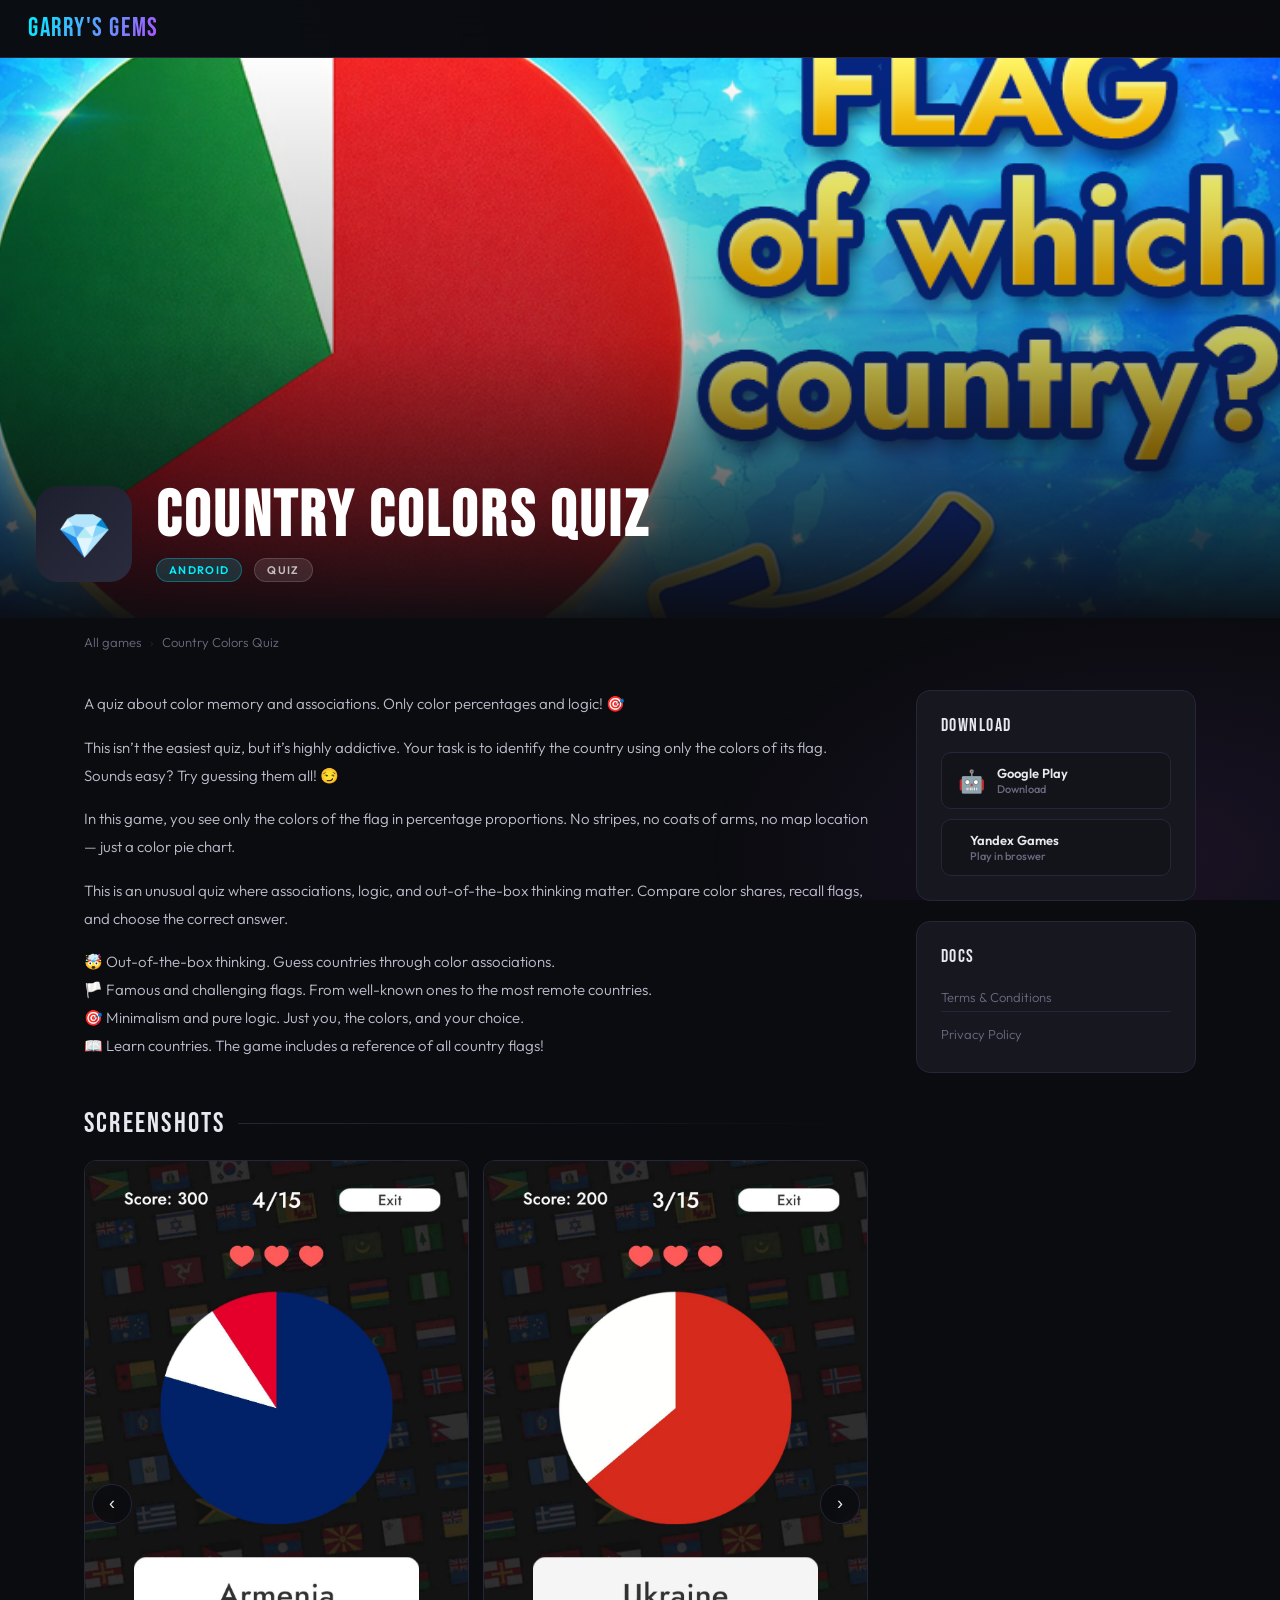
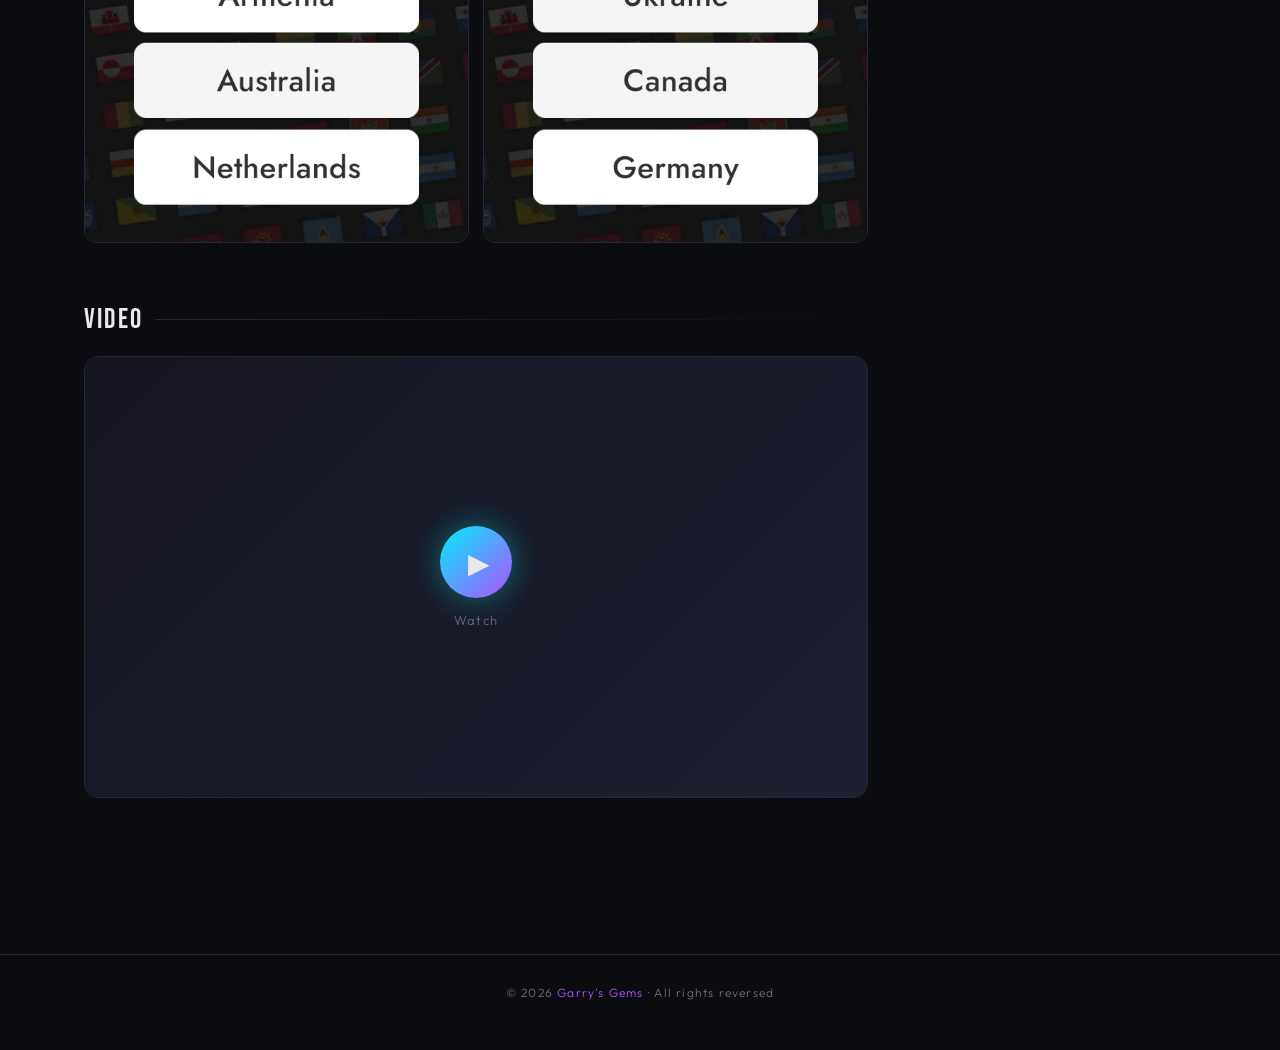
==== country-colors-quiz/game.html @ 91d5e242 "Add files via upload" ====
<!DOCTYPE html>
<html lang="ru">
<head>
  <meta charset="UTF-8"/>
  <meta name="viewport" content="width=device-width, initial-scale=1.0"/>
  <title>Country Colors Quiz — Garry's Gems</title>
  <link rel="stylesheet" href="../style.css"/>
  <style>

    /* ── HERO ── */
    .game-hero {
      position: relative;
      height: clamp(320px, 50vw, 560px);
      overflow: hidden;
      display: flex;
      align-items: flex-end;
    }
    .hero-bg {
      position: absolute;
      inset: 0;
      background-image: url('images/hero-gem-blaster.jpg'); /* замените */
      background-size: cover;
      background-position: center;
      background-color: #1a1b28; /* fallback */
      transform: scale(1.04);
      transition: transform 8s ease;
    }
    .game-hero:hover .hero-bg { transform: scale(1.0); }
    .hero-overlay {
      position: absolute;
      inset: 0;
      background: linear-gradient(
        to bottom,
        rgba(11,12,16,0) 0%,
        rgba(11,12,16,.25) 50%,
        rgba(11,12,16,.96) 100%
      );
    }
    .hero-content {
      position: relative;
      z-index: 2;
      display: flex;
      align-items: flex-end;
      gap: 24px;
      padding: 0 36px 36px;
      width: 100%;
    }
    .hero-icon {
      width: 96px; height: 96px;
      border-radius: 22px;
      object-fit: cover;
      background: #1e1f2e;
      border: 2px solid rgba(255,255,255,.12);
      flex-shrink: 0;
      box-shadow: 0 8px 32px rgba(0,0,0,.6);
    }
    .hero-icon-placeholder {
      width: 96px; height: 96px;
      border-radius: 22px;
      background: linear-gradient(135deg,#1e1f2e,#2a2b3d);
      display: flex; align-items:center; justify-content:center;
      font-size: 44px; flex-shrink: 0;
    }
    .hero-text h1 {
      font-family: var(--font-display);
      font-size: clamp(32px, 6vw, 64px);
      letter-spacing: 0.05em;
      line-height: 1.05;
      color: #fff;
    }
    .hero-meta {
      display: flex;
      gap: 12px;
      margin-top: 8px;
      flex-wrap: wrap;
    }
    .hero-tag {
      font-size: 11px;
      font-weight: 600;
      letter-spacing: 0.12em;
      text-transform: uppercase;
      padding: 4px 12px;
      border-radius: 100px;
      background: rgba(255,255,255,.1);
      color: rgba(255,255,255,.7);
      border: 1px solid rgba(255,255,255,.15);
    }
    .hero-tag.accent {
      background: rgba(0,240,255,.15);
      color: var(--gem1);
      border-color: rgba(0,240,255,.3);
    }

    /* ── BREADCRUMB ── */
    .breadcrumb {
      display: flex;
      align-items: center;
      gap: 8px;
      padding: 16px 0 0;
      font-size: 13px;
      color: var(--muted);
      flex-wrap: wrap;
    }
    .breadcrumb a { color: var(--muted); text-decoration:none; transition:color .2s; }
    .breadcrumb a:hover { color: var(--gem1); }
    .breadcrumb .sep { color: var(--card-border); }

    /* ── TWO-COLUMN LAYOUT ── */
    .game-layout {
      display: grid;
      grid-template-columns: 1fr 280px;
      gap: 48px;
      margin-top: 40px;
      align-items: start;
    }

    /* ── DESCRIPTION ── */
    .game-desc {
      font-size: 15px;
      line-height: 1.85;
      color: #c0c0d0;
      margin-bottom: 48px;
    }
    .game-desc p { margin-bottom: 16px; }

    /* ── SUBSECTION TITLE ── */
    .sub-title {
      font-family: var(--font-display);
      font-size: 28px;
      letter-spacing: 0.08em;
      color: var(--text);
      margin-bottom: 20px;
      display: flex;
      align-items: center;
      gap: 12px;
    }
    .sub-title::after {
      content: '';
      flex: 1;
      height: 1px;
      background: linear-gradient(to right, var(--card-border), transparent);
    }

    /* ── CAROUSEL ── */
    .carousel-wrap {
      position: relative;
      margin-bottom: 56px;
      overflow: hidden;
    }
    .carousel-track {
      display: flex;
      gap: 14px;
      overflow-x: auto;
      scroll-snap-type: x mandatory;
      scrollbar-width: none;
      padding-bottom: 4px;
    }
    .carousel-track::-webkit-scrollbar { display:none; }
    .carousel-item {
      flex: 0 0 calc(50% - 7px);
      scroll-snap-align: start;
      border-radius: 12px;
      overflow: hidden;
      cursor: pointer;
      border: 1px solid var(--card-border);
      transition: transform .2s, box-shadow .2s;
      position: relative;
    }
    .carousel-item:hover { transform:scale(1.02); box-shadow:0 8px 28px rgba(0,0,0,.5); }
    .carousel-item img {
      width: 100%;
      aspect-ratio: 9/16;
      object-fit: cover;
      display: block;
      background: #1e1f2e;
    }
    /* placeholder screenshot */
    .screenshot-placeholder {
      width: 100%;
      aspect-ratio: 9/16;
      background: linear-gradient(160deg, #1a1b28 0%, #12131a 100%);
      display: flex;
      flex-direction: column;
      align-items: center;
      justify-content: center;
      gap: 10px;
      color: var(--muted);
      font-size: 13px;
      letter-spacing: 0.1em;
    }
    .screenshot-placeholder .ph-icon { font-size: 32px; }

    /* carousel arrows */
    .carousel-btn {
      position: absolute;
      top: 50%;
      transform: translateY(-50%);
      width: 40px; height: 40px;
      border-radius: 50%;
      background: rgba(11,12,16,.8);
      border: 1px solid var(--card-border);
      color: var(--text);
      display: flex; align-items:center; justify-content:center;
      cursor: pointer;
      font-size: 18px;
      z-index: 5;
      transition: all .2s;
      backdrop-filter: blur(8px);
    }
    .carousel-btn:hover { border-color:var(--gem1); color:var(--gem1); box-shadow:0 0 12px rgba(0,240,255,.2); }
    .carousel-btn.prev { left: 8px; }
    .carousel-btn.next { right: 8px; }

    /* ── LIGHTBOX ── */
    .lightbox {
      position: fixed;
      inset: 0;
      background: rgba(0,0,0,.92);
      z-index: 1000;
      display: none;
      align-items: center;
      justify-content: center;
      padding: 20px;
    }
    .lightbox.open { display: flex; }
    .lightbox img {
      max-height: 90vh;
      max-width: 90vw;
      border-radius: 12px;
      box-shadow: 0 0 60px rgba(0,0,0,.8);
      animation: lb-in .2s ease;
    }
    @keyframes lb-in { from { transform:scale(.92); opacity:0; } to { transform:scale(1); opacity:1; } }
    .lightbox-close {
      position: absolute;
      top: 20px; right: 24px;
      font-size: 32px;
      color: rgba(255,255,255,.7);
      cursor: pointer;
      transition: color .2s;
      line-height: 1;
    }
    .lightbox-close:hover { color: var(--gem3); }

    /* ── VIDEO ── */
    .video-wrap {
      border-radius: 14px;
      overflow: hidden;
      border: 1px solid var(--card-border);
      margin-bottom: 56px;
      position: relative;
    }
    .video-placeholder {
      aspect-ratio: 16/9;
      background: linear-gradient(135deg,#141520,#1e1f30);
      display: flex;
      flex-direction: column;
      align-items: center;
      justify-content: center;
      gap: 14px;
      cursor: pointer;
    }
    .video-play {
      width: 72px; height: 72px;
      border-radius: 50%;
      background: linear-gradient(135deg, var(--gem1), var(--gem2));
      display: flex; align-items:center; justify-content:center;
      font-size: 28px;
      padding-left: 5px;
      box-shadow: 0 0 32px rgba(0,240,255,.4);
      transition: transform .2s, box-shadow .2s;
    }
    .video-placeholder:hover .video-play {
      transform: scale(1.1);
      box-shadow: 0 0 48px rgba(0,240,255,.6);
    }
    .video-label { color: var(--muted); font-size: 13px; letter-spacing: 0.1em; }
    .video-wrap iframe {
      width: 100%;
      aspect-ratio: 16/9;
      border: none;
      display: block;
    }

    /* ── SIDEBAR ── */
    .sidebar { position: sticky; top: 78px; }
    .sidebar-card {
      background: var(--card-bg);
      border: 1px solid var(--card-border);
      border-radius: var(--radius);
      padding: 24px;
      margin-bottom: 20px;
    }
    .sidebar-title {
      font-family: var(--font-display);
      font-size: 18px;
      letter-spacing: 0.08em;
      color: var(--text);
      margin-bottom: 16px;
    }
    .market-links { display: flex; flex-direction: column; gap: 10px; }
    .market-btn {
      display: flex;
      align-items: center;
      gap: 12px;
      padding: 12px 16px;
      border-radius: 10px;
      text-decoration: none;
      background: var(--surface);
      border: 1px solid var(--card-border);
      color: var(--text);
      font-size: 13px;
      font-weight: 500;
      transition: all .2s;
    }
    .market-btn:hover {
      border-color: var(--gem1);
      color: var(--gem1);
      box-shadow: 0 0 14px rgba(0,240,255,.15);
      transform: translateX(3px);
    }
    .market-btn .micon { font-size: 22px; line-height: 1; }
    .market-btn .mname { font-weight: 600; font-size: 13px; }
    .market-btn .msub  { font-size: 11px; color: var(--muted); }
    .market-btn .mtext { display:flex; flex-direction:column; gap:1px; }

    .legal-links { display: flex; flex-direction: column; gap: 8px; }
    .legal-links a {
      font-size: 13px;
      color: var(--muted);
      text-decoration: none;
      padding: 6px 0;
      border-bottom: 1px solid var(--card-border);
      transition: color .2s;
      display: flex; align-items:center; gap:8px;
    }
    .legal-links a:last-child { border-bottom: none; }
    .legal-links a:hover { color: var(--gem1); }

    /* ── RESPONSIVE GAME PAGE ── */
    @media (max-width: 780px) {
      .game-layout { grid-template-columns: 1fr; gap: 32px; }
      .sidebar { position: static; }
      .hero-content { padding: 0 20px 24px; gap: 16px; }
      .hero-icon { width: 72px; height: 72px; }
      .carousel-item { flex: 0 0 75%; }
    }
    @media (max-width: 480px) {
      .carousel-item { flex: 0 0 88%; }
      .hero-text h1 { font-size: 28px; }
    }
  </style>
</head>
<body>

<!-- NAV -->
<nav class="site-nav">
  <a class="nav-logo" href="../index.html">Garry's Gems</a>
  <!-- <div class="nav-links">
    <a href="index.html#android">Android</a>
    <a href="index.html#yandex">Яндекс</a>
  </div> -->
</nav>

<!-- HERO -->
<div class="game-hero">
  <div class="hero-bg" id="heroBg"></div>
  <div class="hero-overlay"></div>
  <div class="hero-content">
    <img class="hero-icon" id="heroIcon" src="https://play-lh.googleusercontent.com/hLSLqa8v01jEZukWzm77jlxAetdvflIokonWgkrVq8vDaE0mndNdjQNFgMioeAPhcKE=s256-rw" alt=""
         onerror="this.style.display='none'; document.getElementById('heroIconFallback').style.display='flex';">
    <div class="hero-icon-placeholder" id="heroIconFallback" style="display:none;">💎</div>
    <div class="hero-text">
      <h1 id="heroTitle">Panda Ken Throwing Shuriken</h1>
      <div class="hero-meta">
        <span class="hero-tag accent" id="heroPlatform">Android</span>
        <span class="hero-tag" id="heroGenre">Головоломка</span>
        <!-- <span class="hero-tag" id="heroYear">2025</span> -->
      </div>
    </div>
  </div>
</div>

<!-- MAIN -->
<div class="page-wrap">
  <div class="breadcrumb">
    <a href="../index.html">All games</a>
    <span class="sep">›</span>
    <span id="breadName">Gem Blaster</span>
  </div>

  <div class="game-layout">

    <!-- LEFT COL -->
    <div>

      <!-- DESCRIPTION -->
      <div class="game-desc reveal" id="gameDesc">
        <p>A quiz about color memory and associations. Only color percentages and logic! 🎯</p>
	<p>This isn’t the easiest quiz, but it’s highly addictive. Your task is to identify the country using only the colors of its flag. Sounds easy? Try guessing them all! 😏</p>
	<p>In this game, you see only the colors of the flag in percentage proportions. No stripes, no coats of arms, no map location — just a color pie chart.</p>
	<p>This is an unusual quiz where associations, logic, and out-of-the-box thinking matter. Compare color shares, recall flags, and choose the correct answer.</p>
	<p>🤯 Out-of-the-box thinking. Guess countries through color associations.</br>
🏳️ Famous and challenging flags. From well-known ones to the most remote countries.</br>
🎯 Minimalism and pure logic. Just you, the colors, and your choice.</br>
📖 Learn countries. The game includes a reference of all country flags!</p>
      </div>

      <!-- SCREENSHOTS -->
      <div class="reveal">
        <div class="sub-title">Screenshots</div>
        <div class="carousel-wrap">
          <div class="carousel-track" id="carouselTrack">
            <!-- скриншоты рендерятся из JS -->
          </div>
          <button class="carousel-btn prev" id="prevBtn">‹</button>
          <button class="carousel-btn next" id="nextBtn">›</button>
        </div>
      </div>

      <!-- VIDEO -->
      <div class="reveal">
        <div class="sub-title">Video</div>
        <div class="video-wrap" id="videoWrap">
          <!-- Замените YOUR_VIDEO_ID на реальный ID YouTube видео.
               Если видео нет — оставьте как есть, покажется заглушка. -->
          <div class="video-placeholder" id="videoPlaceholder" onclick="loadVideo()">
            <div class="video-play">▶</div>
            <div class="video-label">Watch</div>
          </div>
          <!-- <iframe id="videoFrame" src="" allowfullscreen></iframe> -->
        </div>
      </div>

    </div>

    <!-- SIDEBAR -->
    <aside class="sidebar reveal">

      <div class="sidebar-card">
        <div class="sidebar-title">Download</div>
        <div class="market-links" id="marketLinks">
          <!-- рендерится из JS -->
        </div>
      </div>

      <div class="sidebar-card">
        <div class="sidebar-title">Docs</div>
        <div class="legal-links">
          <a href="terms.html">Terms & Conditions</a>
          <a href="privacy.html">Privacy Policy</a>
        </div>
      </div>

    </aside>
  </div>
</div>

<!-- LIGHTBOX -->
<div class="lightbox" id="lightbox" onclick="closeLightbox(event)">
  <span class="lightbox-close" onclick="closeLightbox()">×</span>
  <img id="lightboxImg" src="" alt="Screenshot">
</div>

<footer class="site-footer">
  <!-- <div class="footer-links">
    <a href="terms.html">Terms of Use</a>
    <a href="privacy.html">Privacy Policy</a>
  </div> -->
  © 2026 <span>Garry's Gems</span> · All rights reversed
</footer>

<script src="../main.js"></script>
<script>
/* ═══════════════════════════════════════════════
   ДАННЫЕ ИГРЫ
   Измените эти данные под каждую игру.
   Для новой игры — продублируйте этот файл и
   поменяйте GAME_DATA.
═══════════════════════════════════════════════ */
const GAME_DATA = {
  id:          "gem-blaster",
  title:       "Country Colors Quiz",
  genre:       "Quiz",
  year:        "2026",
  icon:        "flagquiz_icon.png",
  heroBg:      "flagquiz_cover_en.png",
  heroFallback:"💎",
  platforms:   ["Android"],  // отображается в теге
  description: null, // null = берётся из HTML #gameDesc

  // Скриншоты: path к картинкам
  // Если файлы ещё не готовы — оставьте пустой массив []
  screenshots: [
    "Image Sequence_009_0000.jpg",
    "Image Sequence_008_0000.jpg",
    "Image Sequence_007_0000.jpg",
    "Image Sequence_006_0000.jpg"
  ],

  // YouTube видео ID (всё после ?v=)
  // Пример: для https://youtu.be/dQw4w9WgXcQ → "dQw4w9WgXcQ"
  // Оставьте "" если видео нет
  youtubeId: "",

  // Маркеты
  markets: [
    {
      name: "Google Play",
      sub:  "Download",
      icon: "🤖",
      url:  "https://play.google.com/store/apps/details?id=com.garrysgems.country.flags.colors.quiz"
    },
    {
      name: "Yandex Games",
      sub:  "Play in broswer",
      icon: "",
      url:  "https://yandex.ru/games/app/509462"
    },
    // Добавьте другие маркеты по необходимости:
    // { name:"App Store", sub:"iOS", icon:"🍎", url:"https://apps.apple.com/..." },
    // { name:"RuStore",   sub:"Российский маркет", icon:"🇷🇺", url:"https://..." },
  ],
};

/* ── Инициализация ── */
function init() {
  // hero bg
  if (GAME_DATA.heroBg) {
    document.getElementById('heroBg').style.backgroundImage = `url('${GAME_DATA.heroBg}')`;
  }
  // icon
  const iconEl = document.getElementById('heroIcon');
  iconEl.src = GAME_DATA.icon;
  iconEl.alt = GAME_DATA.title;

  // title / meta
  document.getElementById('heroTitle').textContent  = GAME_DATA.title;
  document.getElementById('breadName').textContent  = GAME_DATA.title;
  document.getElementById('heroGenre').textContent  = GAME_DATA.genre;
  //document.getElementById('heroYear').textContent   = GAME_DATA.year;
  document.getElementById('heroPlatform').textContent = GAME_DATA.platforms.join(' · ');
  document.title = GAME_DATA.title + " — Garry's Gems";

  // fallback emoji
  document.getElementById('heroIconFallback').textContent = GAME_DATA.heroFallback || '🎮';

  renderScreenshots();
  renderMarkets();
}

/* ── Скриншоты ── */
function renderScreenshots() {
  const track = document.getElementById('carouselTrack');
  const srcs  = GAME_DATA.screenshots;

  if (!srcs || srcs.length === 0) {
    // заглушки
    for (let i = 1; i <= 4; i++) {
      const div = document.createElement('div');
      div.className = 'carousel-item';
      div.innerHTML = `<div class="screenshot-placeholder"><span class="ph-icon">📱</span>Скриншот ${i}</div>`;
      track.appendChild(div);
    }
    return;
  }

  srcs.forEach((src, idx) => {
    const div = document.createElement('div');
    div.className = 'carousel-item';
    div.innerHTML = `<img src="${src}" alt="Скриншот ${idx+1}"
                         onerror="this.outerHTML='<div class=\\'screenshot-placeholder\\'><span class=\\'ph-icon\\'>📱</span>Скриншот ${idx+1}</div>'">`;
    div.addEventListener('click', () => openLightbox(src));
    track.appendChild(div);
  });
}

/* ── Карусель ── */
document.getElementById('prevBtn').addEventListener('click', () => {
  const t = document.getElementById('carouselTrack');
  t.scrollBy({ left: -t.clientWidth * 0.55, behavior: 'smooth' });
});
document.getElementById('nextBtn').addEventListener('click', () => {
  const t = document.getElementById('carouselTrack');
  t.scrollBy({ left:  t.clientWidth * 0.55, behavior: 'smooth' });
});

/* ── Лайтбокс ── */
function openLightbox(src) {
  const lb = document.getElementById('lightbox');
  document.getElementById('lightboxImg').src = src;
  lb.classList.add('open');
  document.body.style.overflow = 'hidden';
}
function closeLightbox(e) {
  if (!e || e.target !== document.getElementById('lightboxImg')) {
    document.getElementById('lightbox').classList.remove('open');
    document.body.style.overflow = '';
  }
}
document.addEventListener('keydown', e => { if (e.key === 'Escape') closeLightbox(); });

/* ── Видео ── */
function loadVideo() {
  const id = GAME_DATA.youtubeId;
  if (!id) { alert('Видео пока недоступно'); return; }
  const wrap  = document.getElementById('videoWrap');
  const frame = document.createElement('iframe');
  frame.src = `https://www.youtube.com/embed/${id}?autoplay=1`;
  frame.allowFullscreen = true;
  frame.allow = 'accelerometer; autoplay; clipboard-write; encrypted-media; gyroscope; picture-in-picture';
  document.getElementById('videoPlaceholder').replaceWith(frame);
}

/* ── Маркеты ── */
function renderMarkets() {
  const wrap = document.getElementById('marketLinks');
  GAME_DATA.markets.forEach(m => {
    const a = document.createElement('a');
    a.href   = m.url;
    a.target = '_blank';
    a.rel    = 'noopener noreferrer';
    a.className = 'market-btn';
    a.innerHTML = `
      <span class="micon">${m.icon}</span>
      <div class="mtext">
        <span class="mname">${m.name}</span>
        <span class="msub">${m.sub}</span>
      </div>
    `;
    wrap.appendChild(a);
  });
}

init();
</script>
</body>
</html>
---- style.css ----
/* ═══════════════════════════════════════
   GARRY'S GEMS — Shared Stylesheet
   ═══════════════════════════════════════ */

@import url('https://fonts.googleapis.com/css2?family=Bebas+Neue&family=Outfit:wght@300;400;500;600&display=swap');

*, *::before, *::after { box-sizing: border-box; margin: 0; padding: 0; }

:root {
  --bg:          #0b0c10;
  --surface:     #13141a;
  --card-bg:     #16171f;
  --card-border: #25263a;
  --gem1: #00f0ff;
  --gem2: #b14fff;
  --gem3: #ff4f8b;
  --text: #e8e8f0;
  --muted: #6b6b80;
  --radius: 14px;
  --font-display: 'Bebas Neue', sans-serif;
  --font-body:    'Outfit', sans-serif;
}

html { scroll-behavior: smooth; }

body {
  background: var(--bg);
  color: var(--text);
  font-family: var(--font-body);
  font-weight: 300;
  min-height: 100vh;
  overflow-x: hidden;
}

/* ── AMBIENT GLOW ── */
body::before {
  content: '';
  position: fixed;
  inset: 0;
  background:
    radial-gradient(ellipse 60% 40% at 10% 5%,  rgba(0,240,255,.07) 0%, transparent 70%),
    radial-gradient(ellipse 50% 40% at 90% 95%, rgba(177,79,255,.09) 0%, transparent 70%);
  pointer-events: none;
  z-index: 0;
}

/* ── SITE NAV ── */
.site-nav {
  position: sticky;
  top: 0;
  z-index: 100;
  background: rgba(11,12,16,.82);
  backdrop-filter: blur(14px);
  -webkit-backdrop-filter: blur(14px);
  border-bottom: 1px solid var(--card-border);
  display: flex;
  align-items: center;
  justify-content: space-between;
  padding: 0 28px;
  height: 58px;
  gap: 16px;
}

.nav-logo {
  font-family: var(--font-display);
  font-size: 26px;
  letter-spacing: 0.06em;
  background: linear-gradient(120deg, var(--gem1), var(--gem2));
  -webkit-background-clip: text;
  -webkit-text-fill-color: transparent;
  background-clip: text;
  text-decoration: none;
  white-space: nowrap;
}

.nav-links {
  display: flex;
  gap: 8px;
  flex-wrap: wrap;
}

.nav-links a {
  text-decoration: none;
  font-size: 12px;
  font-weight: 600;
  letter-spacing: 0.12em;
  text-transform: uppercase;
  padding: 6px 16px;
  border-radius: 100px;
  border: 1px solid var(--card-border);
  color: var(--muted);
  transition: all .2s;
  background: var(--surface);
}
.nav-links a:hover,
.nav-links a.active {
  color: var(--gem1);
  border-color: var(--gem1);
  box-shadow: 0 0 12px rgba(0,240,255,.18);
}

/* ── PAGE WRAPPER ── */
.page-wrap {
  position: relative;
  z-index: 10;
  max-width: 1160px;
  margin: 0 auto;
  padding: 0 24px 100px;
}

/* ── SECTION HEADER ── */
.section-header {
  display: flex;
  align-items: center;
  gap: 16px;
  margin-bottom: 36px;
}
.section-icon {
  width: 38px; height: 38px;
  border-radius: 10px;
  display: flex; align-items: center; justify-content: center;
  font-size: 18px;
  flex-shrink: 0;
}
.section-title {
  font-family: var(--font-display);
  font-size: 36px;
  letter-spacing: 0.08em;
  color: var(--text);
}
.section-line {
  flex: 1;
  height: 1px;
  background: linear-gradient(to right, var(--card-border), transparent);
}

/* ── GAME GRID ── */
.game-grid {
  display: grid;
  grid-template-columns: repeat(auto-fill, minmax(150px, 1fr));
  gap: 20px;
}

/* ── GAME CARD ── */
.game-card {
  display: flex;
  flex-direction: column;
  align-items: center;
  gap: 12px;
  text-decoration: none;
  background: var(--card-bg);
  border: 1px solid var(--card-border);
  border-radius: var(--radius);
  padding: 18px 14px 16px;
  transition: transform .22s, box-shadow .22s, border-color .22s;
  cursor: pointer;
}
.game-card:hover {
  transform: translateY(-6px) scale(1.02);
  border-color: var(--accent, var(--gem1));
  box-shadow: 0 12px 36px rgba(0,0,0,.45), 0 0 20px var(--glow, rgba(0,240,255,.18));
}
.android-section .game-card { --accent: var(--gem1); --glow: rgba(0,240,255,.18); }
.yandex-section  .game-card { --accent: #ff6900;      --glow: rgba(255,105,0,.20); }

.game-icon-img {
  width: 100%;
  aspect-ratio: 1 / 1;
  border-radius: 18px;
  object-fit: cover;
  background: #1e1f2e;
  display: block;
}

/* placeholder when no image */
.game-icon-placeholder {
  width: 100%;
  aspect-ratio: 1 / 1;
  border-radius: 18px;
  background: linear-gradient(135deg, #1e1f2e 0%, #2a2b3d 100%);
  display: flex;
  align-items: center;
  justify-content: center;
  font-size: 40px;
}

.game-name {
  font-size: 13px;
  font-weight: 600;
  text-align: center;
  color: var(--text);
  letter-spacing: 0.02em;
  line-height: 1.35;
}
.game-badge {
  font-size: 10px;
  color: var(--muted);
  letter-spacing: 0.06em;
  text-transform: uppercase;
}

/* ── FOOTER ── */
.site-footer {
  position: relative;
  z-index: 10;
  text-align: center;
  padding: 30px 20px 50px;
  color: var(--muted);
  font-size: 12px;
  letter-spacing: 0.1em;
  border-top: 1px solid var(--card-border);
}
.site-footer span { color: var(--gem2); }
.site-footer a { color: var(--muted); text-decoration: none; transition: color .2s; }
.site-footer a:hover { color: var(--gem1); }
.footer-links { display: flex; justify-content: center; gap: 20px; margin-bottom: 12px; flex-wrap: wrap; }

/* ── SCROLL REVEAL ── */
.reveal {
  opacity: 0;
  transform: translateY(28px);
  transition: opacity .6s ease, transform .6s ease;
}
.reveal.visible {
  opacity: 1;
  transform: translateY(0);
}

/* ── LEGAL PAGES ── */
.legal-hero {
  text-align: center;
  padding: 60px 20px 50px;
}
.legal-hero h1 {
  font-family: var(--font-display);
  font-size: clamp(42px, 8vw, 80px);
  letter-spacing: 0.06em;
  background: linear-gradient(130deg, var(--gem1), var(--gem2));
  -webkit-background-clip: text;
  -webkit-text-fill-color: transparent;
  background-clip: text;
}
.legal-hero .updated {
  color: var(--muted);
  font-size: 13px;
  margin-top: 10px;
  letter-spacing: 0.1em;
}

.legal-body {
  max-width: 760px;
  margin: 0 auto;
  padding: 0 24px 100px;
  position: relative;
  z-index: 10;
}
.legal-body h2 {
  font-family: var(--font-display);
  font-size: 26px;
  letter-spacing: 0.06em;
  color: var(--gem1);
  margin: 40px 0 12px;
}
.legal-body p {
  line-height: 1.8;
  color: #bbb;
  margin-bottom: 14px;
  font-size: 15px;
}
.legal-body ul {
  padding-left: 20px;
  margin-bottom: 14px;
}
.legal-body li {
  line-height: 1.8;
  color: #bbb;
  font-size: 15px;
  margin-bottom: 6px;
}
.legal-body a { color: var(--gem1); text-decoration: none; }
.legal-body a:hover { text-decoration: underline; }

/* ── BUTTON ── */
.btn {
  display: inline-flex;
  align-items: center;
  gap: 8px;
  padding: 11px 26px;
  border-radius: 100px;
  font-family: var(--font-body);
  font-size: 13px;
  font-weight: 600;
  letter-spacing: 0.1em;
  text-transform: uppercase;
  text-decoration: none;
  border: 1px solid transparent;
  cursor: pointer;
  transition: all .2s;
}
.btn-primary {
  background: linear-gradient(120deg, var(--gem1), var(--gem2));
  color: #0b0c10;
}
.btn-primary:hover {
  box-shadow: 0 0 24px rgba(0,240,255,.4);
  transform: translateY(-2px);
}
.btn-outline {
  background: var(--surface);
  color: var(--text);
  border-color: var(--card-border);
}
.btn-outline:hover {
  border-color: var(--gem1);
  color: var(--gem1);
  box-shadow: 0 0 14px rgba(0,240,255,.15);
}

/* ── RESPONSIVE ── */
@media (max-width: 600px) {
  .site-nav { padding: 0 16px; }
  .nav-links a { padding: 5px 12px; font-size: 11px; }
  .game-grid { grid-template-columns: repeat(auto-fill, minmax(130px, 1fr)); gap: 14px; }
  .page-wrap { padding: 0 16px 80px; }
}
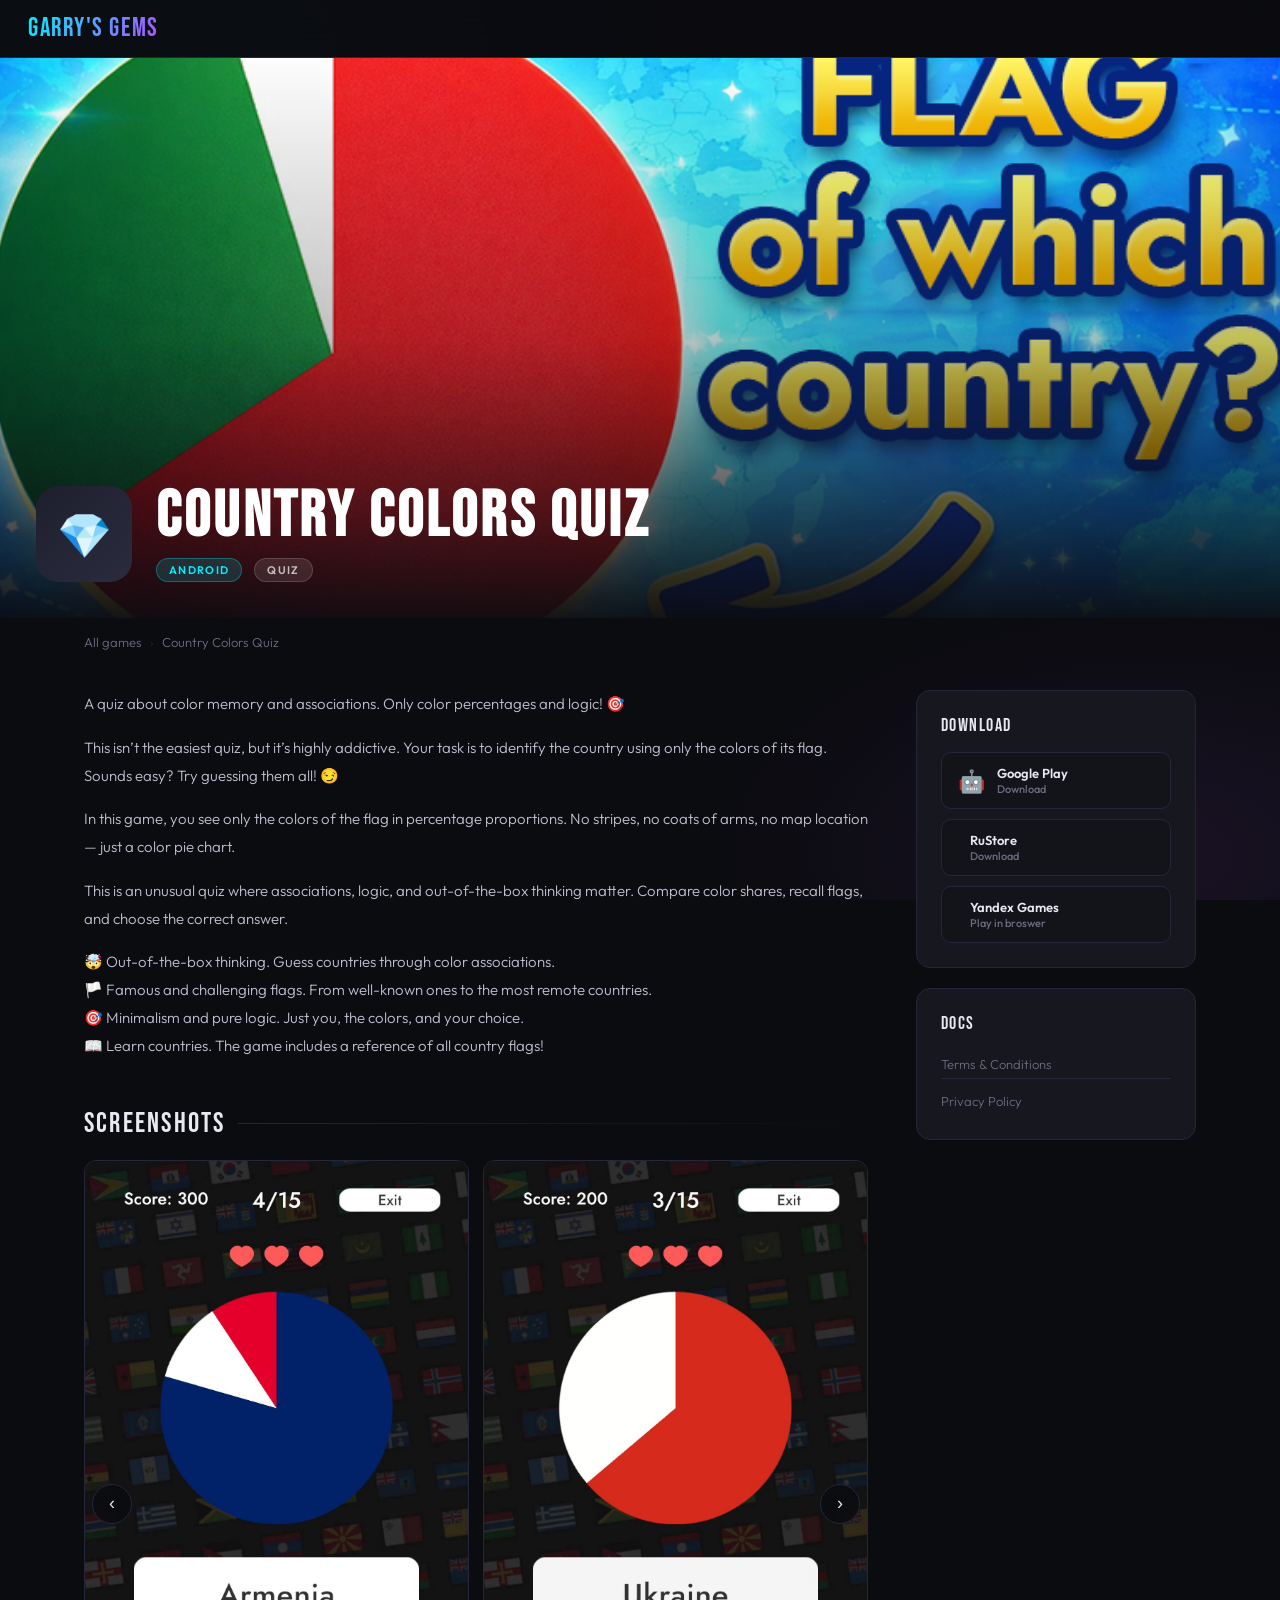
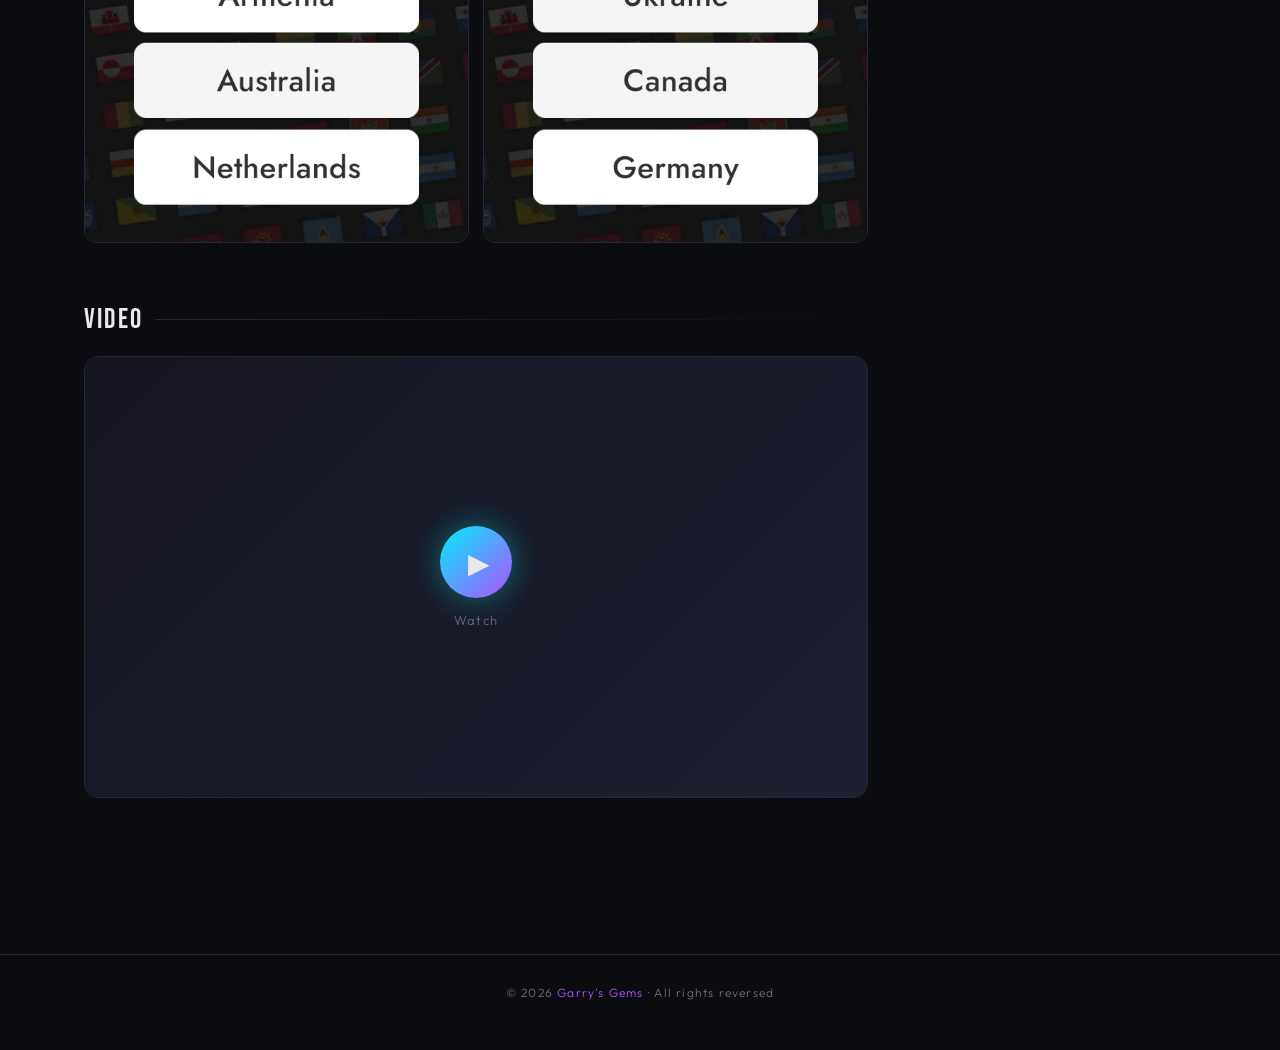
==== commit c539ec84: "Update game.html" ====
--- a/country-colors-quiz/game.html
+++ b/country-colors-quiz/game.html
@@ -510,6 +510,12 @@
       sub:  "Download",
       icon: "🤖",
       url:  "https://play.google.com/store/apps/details?id=com.garrysgems.country.flags.colors.quiz"
+    },
+	{
+      name: "RuStore",
+      sub:  "Download",
+      icon: "",
+      url:  "https://www.rustore.ru/catalog/app/com.garrysgems.country.flags.colors.quiz"
     },
     {
       name: "Yandex Games",
